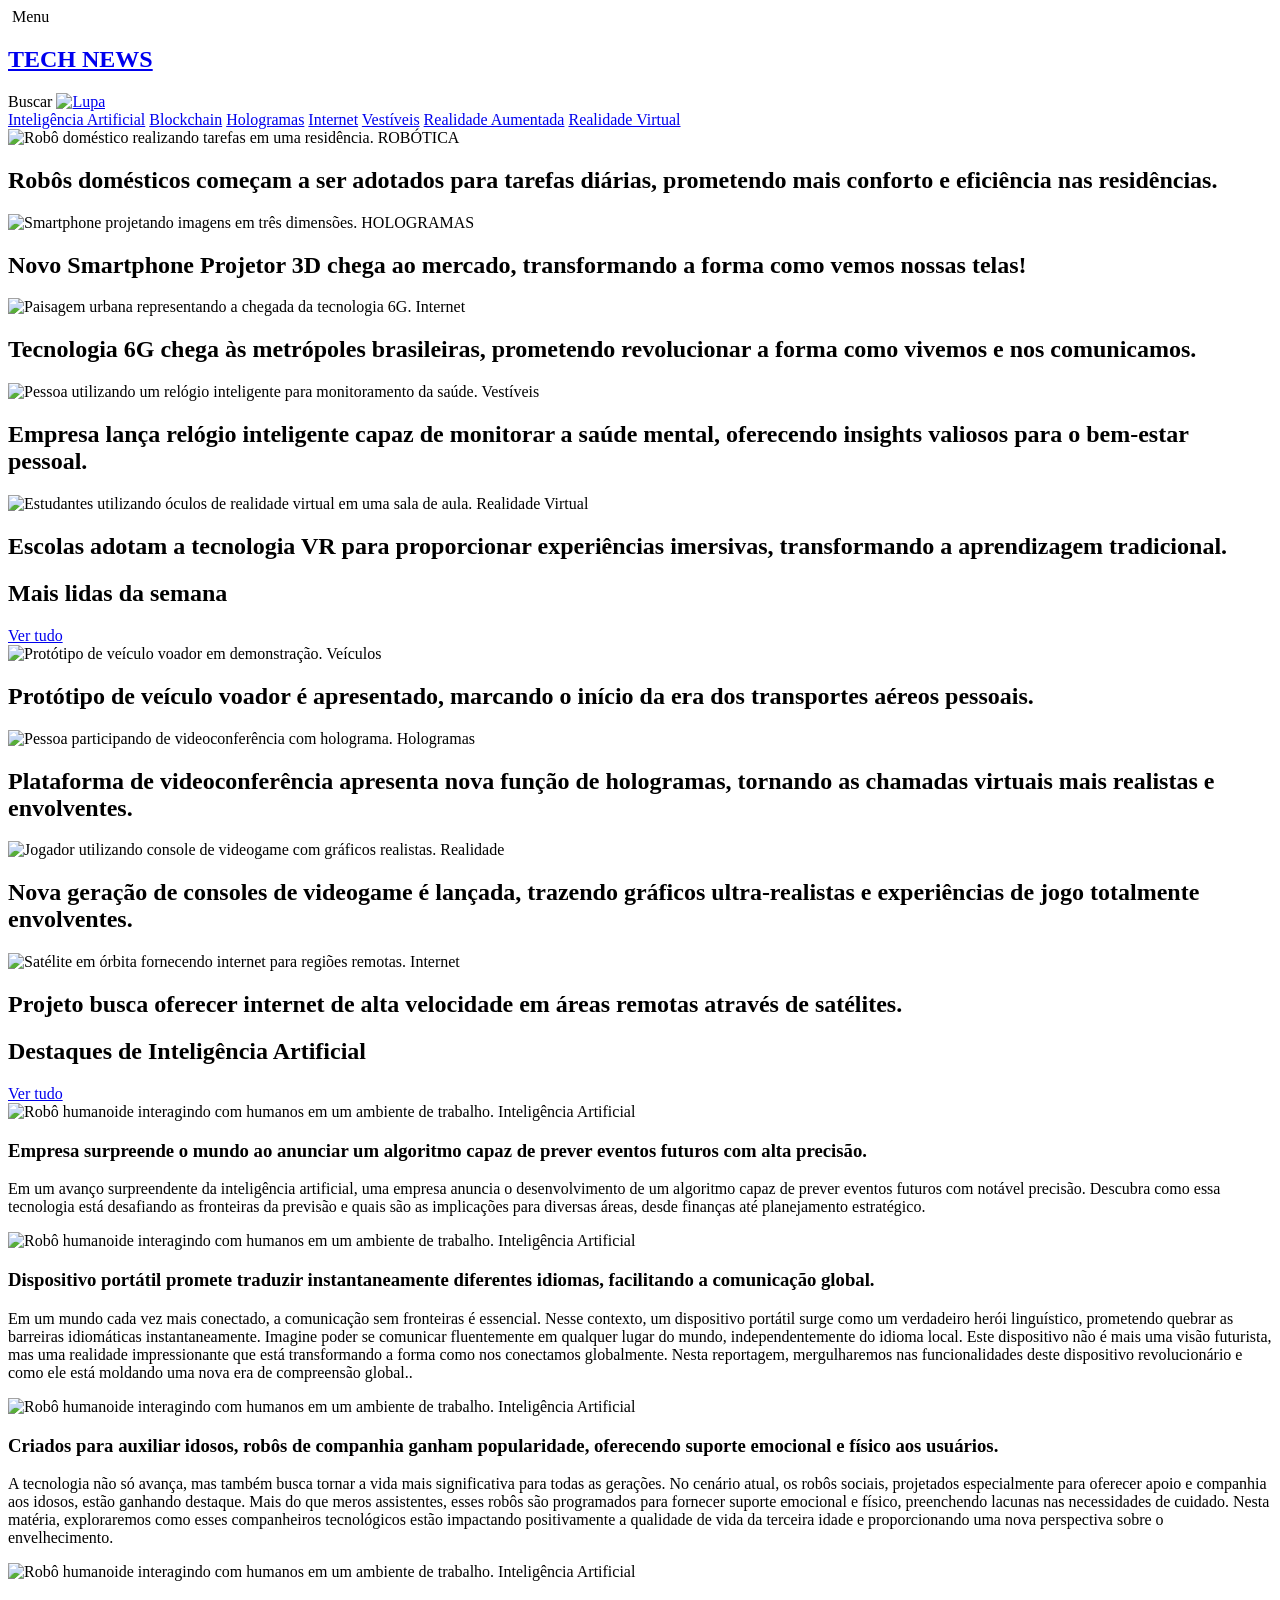
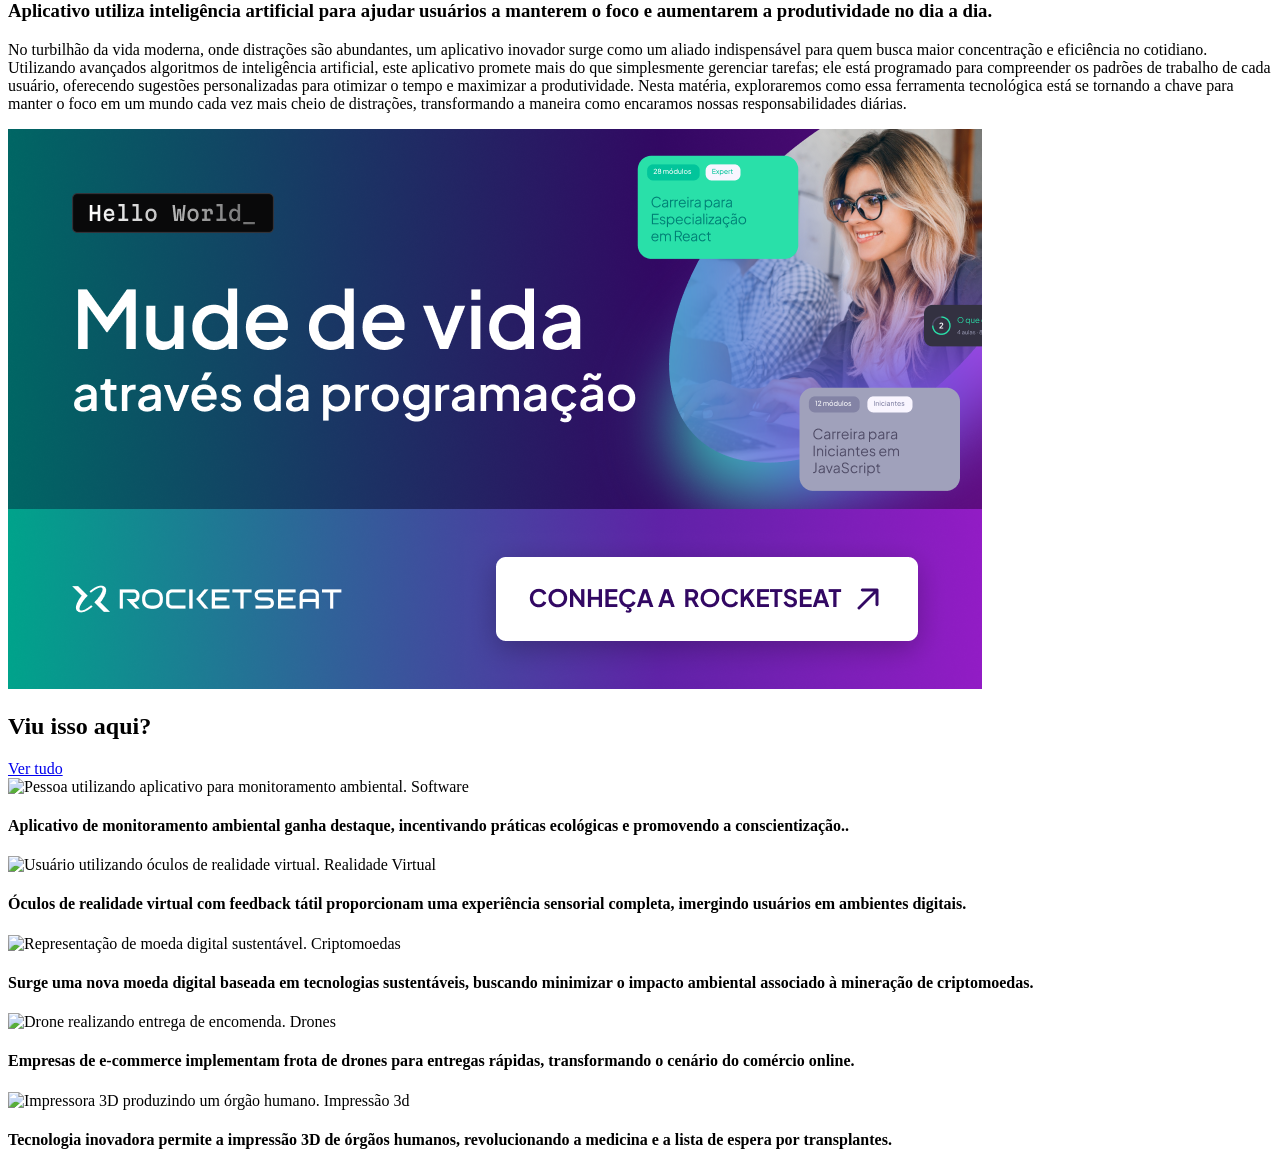
==== HTML-CSS/02-PortalNoticias/index.html @ de13c577 "feat: complete semantic HTML structure for news portal" ====
<!DOCTYPE html>
<html lang="pt-br">
<head>
  <meta charset="UTF-8">
  <meta name="viewport" content="width=device-width, initial-scale=1.0">
  <title>TechNews</title>
</head>
<body>
  <header>
    <nav class="primary-nav">
      
        <div class="menu">
          <a href="#"><img src="/assets/List.svg" alt=""></a>
          <span>Menu</span>
        </div>
        <h1><a href="#">TECH NEWS</a></h1>
        <div class="search">
          <span>Buscar</span>
          <a href="#"><img src="/assets/MagnifyingGlass.svg" alt="Lupa"></a>
         </div>
      
    </nav>
    <nav class="secondary-nav">
      <a href=#>Inteligência Artificial</a>
      <a href=#>Blockchain</a>
      <a href=#>Hologramas</a>
      <a href=#>Internet</a>
      <a href=#>Vestíveis</a>
      <a href=#>Realidade Aumentada</a>
      <a href=#>Realidade  Virtual</a>
    </nav>
  </header>
  <main>
    <section class="highlights">
      <article class="featured">
        <img src="/assets/Image 01.png" alt="Robô doméstico realizando tarefas em uma residência.">
        <span class="tag">ROBÓTICA</span>
        <h2>Robôs domésticos começam a ser adotados para tarefas diárias, prometendo mais conforto e eficiência nas residências.</h2>
      </article>
       <article>
        <img src="/assets/Image 02.png" alt="Smartphone projetando imagens em três dimensões.">
        <span class="tag">HOLOGRAMAS</span>
        <h2>Novo Smartphone Projetor 3D chega ao mercado, transformando a forma como vemos nossas telas!</h2>
      </article>
      <article>
        <img src="/assets/Image 03.png" alt="Paisagem urbana representando a chegada da tecnologia 6G.">
        <span class="tag">Internet</span>
        <h2>Tecnologia 6G chega às metrópoles brasileiras, prometendo revolucionar a forma como vivemos e nos comunicamos.</h2>
      </article>
      <article>
        <img src="/assets/Image 04.png" alt="Pessoa utilizando um relógio inteligente para monitoramento da saúde.">
        <span class="tag">Vestíveis</span>
        <h2>Empresa lança relógio inteligente capaz de monitorar a saúde mental, oferecendo insights valiosos para o bem-estar pessoal.</h2>
      </article>
      <article>
        <img src="/assets/Image 05.png" alt="Estudantes utilizando óculos de realidade virtual em uma sala de aula.">
        <span class="tag">Realidade Virtual</span>
        <h2>Escolas adotam a tecnologia VR para proporcionar experiências imersivas, transformando a aprendizagem tradicional.</h2>
      </article>
    </section>
    <section class="most-read">
      <header>
        <h2>Mais lidas da semana</h2>
        
          <a class="see-all" href="#"> <span>Ver tudo</span><img src="/assets/ArrowLeft.svg" alt=""></a>  
        
      </header>
      <article>
        <img src="/assets/Image 06.png" alt="Protótipo de veículo voador em demonstração.">
        <span class="tag">Veículos</span>
        <h2>Protótipo de veículo voador é apresentado, marcando o início da era dos transportes aéreos pessoais.</h2>
      </article>
      <article>
        <img src="/assets/Image 07.png" alt="Pessoa participando de videoconferência com holograma.">
        <span class="tag">Hologramas</span>
        <h2>Plataforma de videoconferência apresenta nova função de hologramas, tornando as chamadas virtuais mais realistas e envolventes.</h2>
      </article>
      <article>
        <img src="/assets/Image 08.png" alt="Jogador utilizando console de videogame com gráficos realistas.">
        <span class="tag">Realidade</span>
        <h2>Nova geração de consoles de videogame é lançada, trazendo gráficos ultra-realistas e experiências de jogo totalmente envolventes.</h2>
      </article>
      <article>
        <img src="/assets/Image 09.png" alt="Satélite em órbita fornecendo internet para regiões remotas.">
        <span class="tag">Internet</span>
        <h2>Projeto busca oferecer internet de alta velocidade em áreas remotas através de satélites.</h2>
      </article>
    </section>  
    <section class="ai">
      <header>
        <h2>Destaques de Inteligência Artificial</h2>
        
          <a class="see-all" href="#"> <span>Ver tudo</span><img src="/assets/ArrowLeft.svg" alt=""></a>  
        
      </header>
      <article>
        <img src="/assets/Image 10.png" alt="Robô humanoide interagindo com humanos em um ambiente de trabalho.">
        <span class="tag">Inteligência Artificial</span>
        <h3>Empresa surpreende o mundo ao anunciar um algoritmo capaz de prever eventos futuros com alta precisão.</h3>
        <p>Em um avanço surpreendente da inteligência artificial, uma empresa anuncia o desenvolvimento de um algoritmo capaz de prever eventos futuros com notável precisão. Descubra como essa tecnologia está desafiando as fronteiras da previsão e quais são as implicações para diversas áreas, desde finanças até planejamento estratégico.</p>
      </article>
      <article>
        <img src="/assets/Image 11.png" alt="Robô humanoide interagindo com humanos em um ambiente de trabalho.">
        <span class="tag">Inteligência Artificial</span>
        <h3>Dispositivo portátil promete traduzir instantaneamente diferentes idiomas, facilitando a comunicação global.</h3>
        <p>Em um mundo cada vez mais conectado, a comunicação sem fronteiras é essencial. Nesse contexto, um dispositivo portátil surge como um verdadeiro herói linguístico, prometendo quebrar as barreiras idiomáticas instantaneamente. Imagine poder se comunicar fluentemente em qualquer lugar do mundo, independentemente do idioma local. Este dispositivo não é mais uma visão futurista, mas uma realidade impressionante que está transformando a forma como nos conectamos globalmente. Nesta reportagem, mergulharemos nas funcionalidades deste dispositivo revolucionário e como ele está moldando uma nova era de compreensão global..</p>
      </article>
      <article>
        <img src="/assets/Image 12.png" alt="Robô humanoide interagindo com humanos em um ambiente de trabalho.">
        <span class="tag">Inteligência Artificial</span>
        <h3>Criados para auxiliar idosos, robôs de companhia ganham popularidade, oferecendo suporte emocional e físico aos usuários.</h3>
        <p>A tecnologia não só avança, mas também busca tornar a vida mais significativa para todas as gerações. No cenário atual, os robôs sociais, projetados especialmente para oferecer apoio e companhia aos idosos, estão ganhando destaque. Mais do que meros assistentes, esses robôs são programados para fornecer suporte emocional e físico, preenchendo lacunas nas necessidades de cuidado. Nesta matéria, exploraremos como esses companheiros tecnológicos estão impactando positivamente a qualidade de vida da terceira idade e proporcionando uma nova perspectiva sobre o envelhecimento.</p>
      </article>
      <article>
        <img src="/assets/Image 13.png" alt="Robô humanoide interagindo com humanos em um ambiente de trabalho.">
        <span class="tag">Inteligência Artificial</span>
        <h3>Aplicativo utiliza inteligência artificial para ajudar usuários a manterem o foco e aumentarem a produtividade no dia a dia.</h3>
        <p>No turbilhão da vida moderna, onde distrações são abundantes, um aplicativo inovador surge como um aliado indispensável para quem busca maior concentração e eficiência no cotidiano. Utilizando avançados algoritmos de inteligência artificial, este aplicativo promete mais do que simplesmente gerenciar tarefas; ele está programado para compreender os padrões de trabalho de cada usuário, oferecendo sugestões personalizadas para otimizar o tempo e maximizar a produtividade. Nesta matéria, exploraremos como essa ferramenta tecnológica está se tornando a chave para manter o foco em um mundo cada vez mais cheio de distrações, transformando a maneira como encaramos nossas responsabilidades diárias.</p>
      </article>
    </section>
    <aside> 
      <a class="ad" href="#"><img src="assets/Ads.png" alt=""></a>
      <section class="related-news">
        <header>
          <h2>Viu isso aqui?</h2>
          <a class="see-all" href="#"> <span>Ver tudo</span><img src="/assets/ArrowLeft.svg" alt=""></a> 
        </header>
        
        <article>
          <img src="/assets/Image 14.png" alt="Pessoa utilizando aplicativo para monitoramento ambiental.">
          <span class="tag">Software</span>
          <h4>Aplicativo de monitoramento ambiental ganha destaque, incentivando práticas ecológicas e promovendo a conscientização..</h4>
        </article>

        <article>
          <img src="/assets/Image 15.png" alt="Usuário utilizando óculos de realidade virtual.">
          <span class="tag">Realidade Virtual</span>
          <h4>Óculos de realidade virtual com feedback tátil proporcionam uma experiência sensorial completa, imergindo usuários em ambientes digitais.</h4>
        </article>

        <article>
          <img src="/assets/Image 16.png" alt="Representação de moeda digital sustentável.">
          <span class="tag">Criptomoedas</span>
          <h4>Surge uma nova moeda digital baseada em tecnologias sustentáveis, buscando minimizar o impacto ambiental associado à mineração de criptomoedas.</h4>
        </article>

        <article>
          <img src="/assets/Image 17.png" alt="Drone realizando entrega de encomenda.">
          <span class="tag">Drones</span>
          <h4>Empresas de e-commerce implementam frota de drones para entregas rápidas, transformando o cenário do comércio online.</h4>
        </article>

        <article>
          <img src="/assets/Image 18.png" alt="Impressora 3D produzindo um órgão humano.">
          <span class="tag">Impressão 3d</span>
          <h4>Tecnologia inovadora permite a impressão 3D de órgãos humanos, revolucionando a medicina e a lista de espera por transplantes.</h4>
        </article>
      </section>
    </aside>
  </main>


</body>
</html>
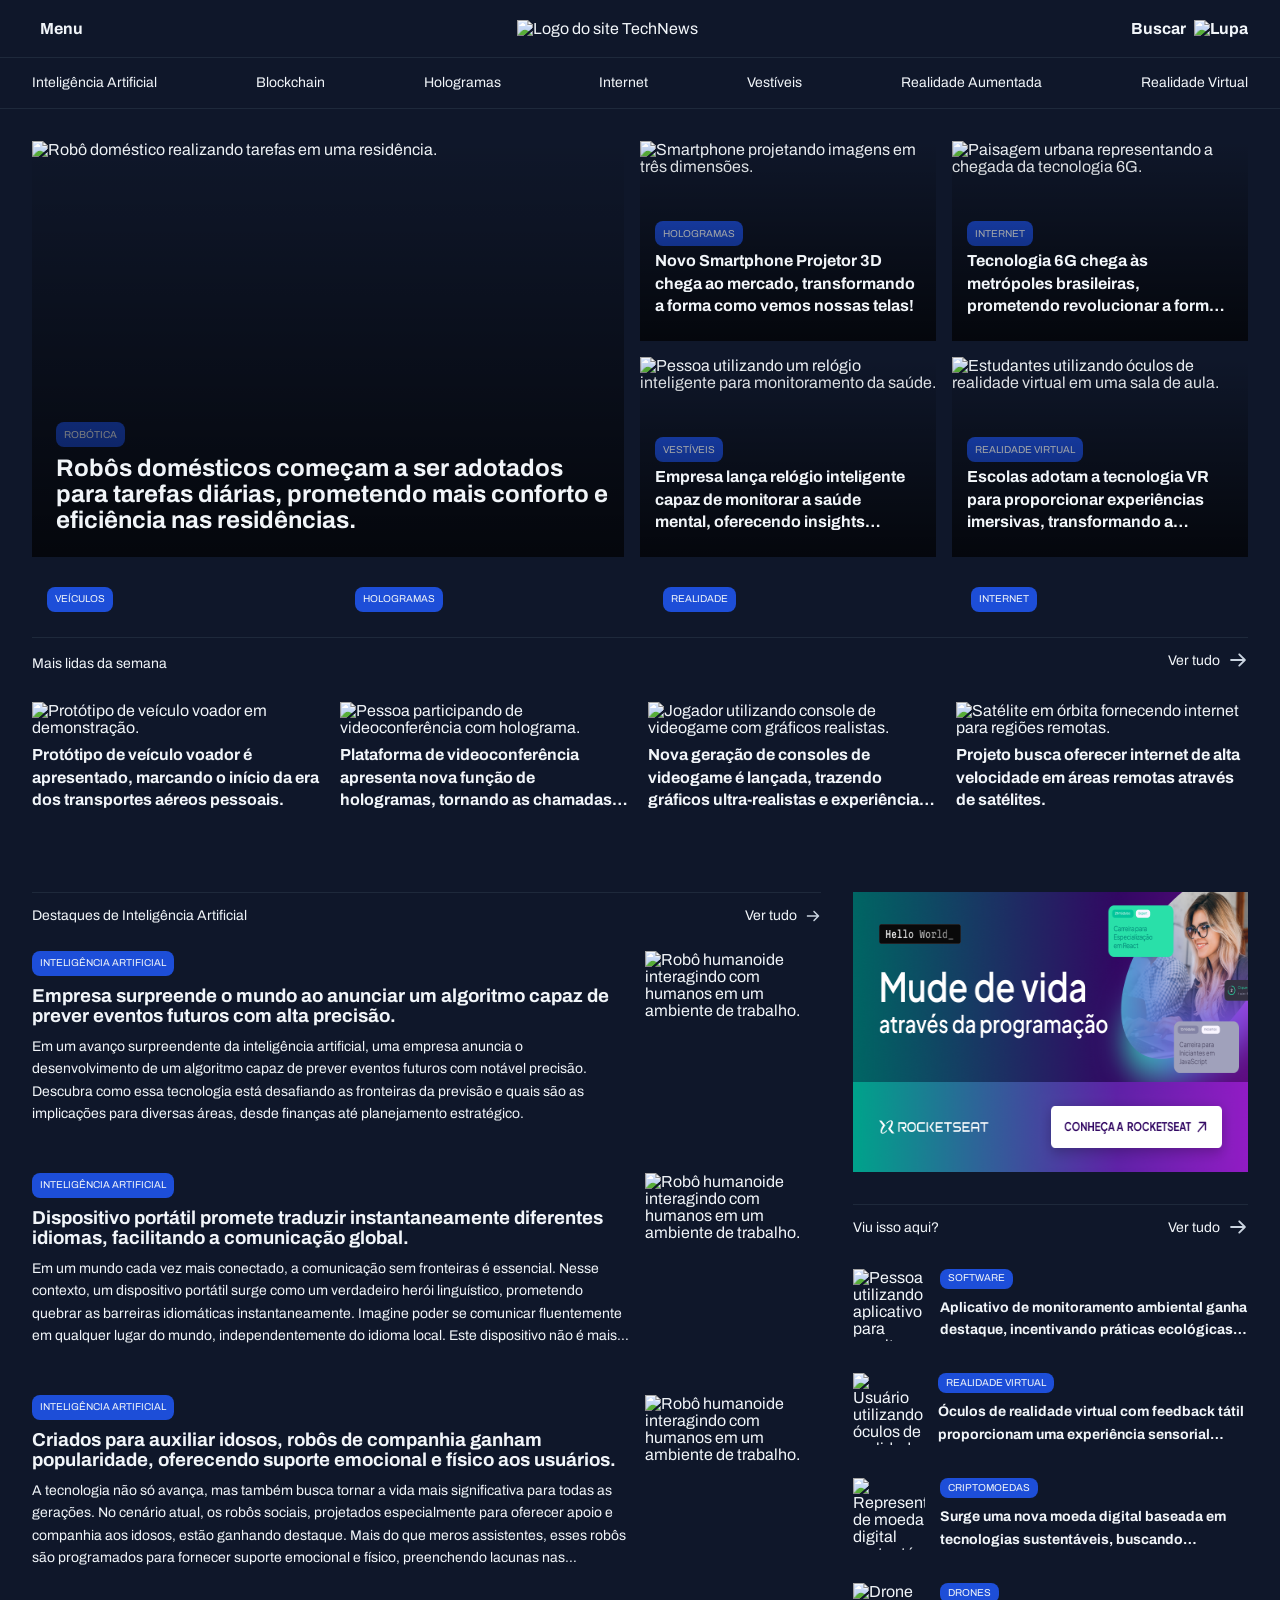
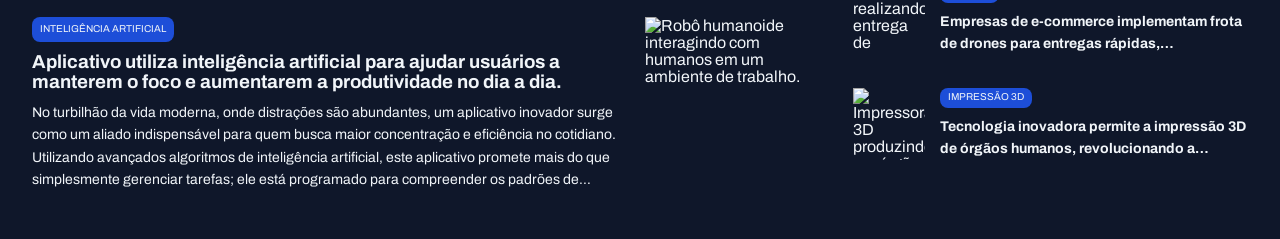
==== commit 6df2a0a8: ""refactor: update HTML to use modular CSS files"" ====
--- a/HTML-CSS/02-PortalNoticias/index.html
+++ b/HTML-CSS/02-PortalNoticias/index.html
@@ -3,24 +3,28 @@
 <head>
   <meta charset="UTF-8">
   <meta name="viewport" content="width=device-width, initial-scale=1.0">
+  <link rel="preconnect" href="https://fonts.googleapis.com">
+  <link rel="preconnect" href="https://fonts.gstatic.com" crossorigin>
   <title>TechNews</title>
+  <link href="https://fonts.googleapis.com/css2?family=Archivo:ital,wght@0,100..900;1,100..900&display=swap" rel="stylesheet"><link rel="stylesheet" href="styles/global.css">
+  
 </head>
 <body>
   <header>
-    <nav class="primary-nav">
+    <nav id="primary-nav">
       
         <div class="menu">
           <a href="#"><img src="/assets/List.svg" alt=""></a>
           <span>Menu</span>
         </div>
-        <h1><a href="#">TECH NEWS</a></h1>
+        <a href="#"><img class="logo" src="/assets/Logo (1).svg" alt="Logo do site TechNews"></a>
         <div class="search">
           <span>Buscar</span>
           <a href="#"><img src="/assets/MagnifyingGlass.svg" alt="Lupa"></a>
          </div>
       
     </nav>
-    <nav class="secondary-nav">
+    <nav id="secondary-nav">
       <a href=#>Inteligência Artificial</a>
       <a href=#>Blockchain</a>
       <a href=#>Hologramas</a>
@@ -37,22 +41,22 @@
         <span class="tag">ROBÓTICA</span>
         <h2>Robôs domésticos começam a ser adotados para tarefas diárias, prometendo mais conforto e eficiência nas residências.</h2>
       </article>
-       <article>
+       <article class="news-card">
         <img src="/assets/Image 02.png" alt="Smartphone projetando imagens em três dimensões.">
         <span class="tag">HOLOGRAMAS</span>
         <h2>Novo Smartphone Projetor 3D chega ao mercado, transformando a forma como vemos nossas telas!</h2>
       </article>
-      <article>
+      <article class="news-card">
         <img src="/assets/Image 03.png" alt="Paisagem urbana representando a chegada da tecnologia 6G.">
         <span class="tag">Internet</span>
         <h2>Tecnologia 6G chega às metrópoles brasileiras, prometendo revolucionar a forma como vivemos e nos comunicamos.</h2>
       </article>
-      <article>
+      <article class="news-card">
         <img src="/assets/Image 04.png" alt="Pessoa utilizando um relógio inteligente para monitoramento da saúde.">
         <span class="tag">Vestíveis</span>
         <h2>Empresa lança relógio inteligente capaz de monitorar a saúde mental, oferecendo insights valiosos para o bem-estar pessoal.</h2>
       </article>
-      <article>
+      <article class="news-card">
         <img src="/assets/Image 05.png" alt="Estudantes utilizando óculos de realidade virtual em uma sala de aula.">
         <span class="tag">Realidade Virtual</span>
         <h2>Escolas adotam a tecnologia VR para proporcionar experiências imersivas, transformando a aprendizagem tradicional.</h2>
@@ -62,98 +66,119 @@
       <header>
         <h2>Mais lidas da semana</h2>
         
-          <a class="see-all" href="#"> <span>Ver tudo</span><img src="/assets/ArrowLeft.svg" alt=""></a>  
+          <a class="see-all" href="#"> <span>Ver tudo</span><img src="assets/ArrowRightwhite.svg" alt=""></a>  
         
       </header>
-      <article>
-        <img src="/assets/Image 06.png" alt="Protótipo de veículo voador em demonstração.">
-        <span class="tag">Veículos</span>
-        <h2>Protótipo de veículo voador é apresentado, marcando o início da era dos transportes aéreos pessoais.</h2>
-      </article>
-      <article>
-        <img src="/assets/Image 07.png" alt="Pessoa participando de videoconferência com holograma.">
-        <span class="tag">Hologramas</span>
-        <h2>Plataforma de videoconferência apresenta nova função de hologramas, tornando as chamadas virtuais mais realistas e envolventes.</h2>
-      </article>
-      <article>
-        <img src="/assets/Image 08.png" alt="Jogador utilizando console de videogame com gráficos realistas.">
-        <span class="tag">Realidade</span>
-        <h2>Nova geração de consoles de videogame é lançada, trazendo gráficos ultra-realistas e experiências de jogo totalmente envolventes.</h2>
-      </article>
-      <article>
-        <img src="/assets/Image 09.png" alt="Satélite em órbita fornecendo internet para regiões remotas.">
-        <span class="tag">Internet</span>
-        <h2>Projeto busca oferecer internet de alta velocidade em áreas remotas através de satélites.</h2>
-      </article>
+      <div class="cards">
+        <article>
+          <img src="/assets/Image 06.png" alt="Protótipo de veículo voador em demonstração.">
+          <span class="tag">Veículos</span>
+          <h2>Protótipo de veículo voador é apresentado, marcando o início da era dos transportes aéreos pessoais.</h2>
+        </article>
+        <article>
+          <img src="/assets/Image 07.png" alt="Pessoa participando de videoconferência com holograma.">
+          <span class="tag">Hologramas</span>
+          <h2>Plataforma de videoconferência apresenta nova função de hologramas, tornando as chamadas virtuais mais realistas e envolventes.</h2>
+        </article>
+        <article>
+          <img src="/assets/Image 08.png" alt="Jogador utilizando console de videogame com gráficos realistas.">
+          <span class="tag">Realidade</span>
+          <h2>Nova geração de consoles de videogame é lançada, trazendo gráficos ultra-realistas e experiências de jogo totalmente envolventes.</h2>
+        </article>
+        <article>
+          <img src="/assets/Image 09.png" alt="Satélite em órbita fornecendo internet para regiões remotas.">
+          <span class="tag">Internet</span>
+          <h2>Projeto busca oferecer internet de alta velocidade em áreas remotas através de satélites.</h2>
+        </article>
+      </div>
     </section>  
     <section class="ai">
       <header>
         <h2>Destaques de Inteligência Artificial</h2>
         
-          <a class="see-all" href="#"> <span>Ver tudo</span><img src="/assets/ArrowLeft.svg" alt=""></a>  
+          <a class="see-all" href="#"> <span>Ver tudo</span><img src="assets/ArrowRightwhite.svg" alt=""></a>  
         
       </header>
-      <article>
+      <article class="ai-article">
+        <div class="ai-text">
+          <span class="tag">Inteligência Artificial</span>
+          <h3>Empresa surpreende o mundo ao anunciar um algoritmo capaz de prever eventos futuros com alta precisão.</h3>
+          <p>Em um avanço surpreendente da inteligência artificial, uma empresa anuncia o desenvolvimento de um algoritmo capaz de prever eventos futuros com notável precisão. Descubra como essa tecnologia está desafiando as fronteiras da previsão e quais são as implicações para diversas áreas, desde finanças até planejamento estratégico.</p>
+        </div>
         <img src="/assets/Image 10.png" alt="Robô humanoide interagindo com humanos em um ambiente de trabalho.">
-        <span class="tag">Inteligência Artificial</span>
-        <h3>Empresa surpreende o mundo ao anunciar um algoritmo capaz de prever eventos futuros com alta precisão.</h3>
-        <p>Em um avanço surpreendente da inteligência artificial, uma empresa anuncia o desenvolvimento de um algoritmo capaz de prever eventos futuros com notável precisão. Descubra como essa tecnologia está desafiando as fronteiras da previsão e quais são as implicações para diversas áreas, desde finanças até planejamento estratégico.</p>
       </article>
-      <article>
+      <article class="ai-article">
+        <div class="ai-text">
+          <span class="tag">Inteligência Artificial</span>
+          <h3>Dispositivo portátil promete traduzir instantaneamente diferentes idiomas, facilitando a comunicação global.</h3>
+          <p>Em um mundo cada vez mais conectado, a comunicação sem fronteiras é essencial. Nesse contexto, um dispositivo portátil surge como um verdadeiro herói linguístico, prometendo quebrar as barreiras idiomáticas instantaneamente. Imagine poder se comunicar fluentemente em qualquer lugar do mundo, independentemente do idioma local. Este dispositivo não é mais uma visão futurista, mas uma realidade impressionante que está transformando a forma como nos conectamos globalmente. Nesta reportagem, mergulharemos nas funcionalidades deste dispositivo revolucionário e como ele está moldando uma nova era de compreensão global..</p>
+        </div>
         <img src="/assets/Image 11.png" alt="Robô humanoide interagindo com humanos em um ambiente de trabalho.">
-        <span class="tag">Inteligência Artificial</span>
-        <h3>Dispositivo portátil promete traduzir instantaneamente diferentes idiomas, facilitando a comunicação global.</h3>
-        <p>Em um mundo cada vez mais conectado, a comunicação sem fronteiras é essencial. Nesse contexto, um dispositivo portátil surge como um verdadeiro herói linguístico, prometendo quebrar as barreiras idiomáticas instantaneamente. Imagine poder se comunicar fluentemente em qualquer lugar do mundo, independentemente do idioma local. Este dispositivo não é mais uma visão futurista, mas uma realidade impressionante que está transformando a forma como nos conectamos globalmente. Nesta reportagem, mergulharemos nas funcionalidades deste dispositivo revolucionário e como ele está moldando uma nova era de compreensão global..</p>
       </article>
-      <article>
+      <article class="ai-article">
+        <div class="ai-text">
+          <span class="tag">Inteligência Artificial</span>
+          <h3>Criados para auxiliar idosos, robôs de companhia ganham popularidade, oferecendo suporte emocional e físico aos usuários.</h3>
+          <p>A tecnologia não só avança, mas também busca tornar a vida mais significativa para todas as gerações. No cenário atual, os robôs sociais, projetados especialmente para oferecer apoio e companhia aos idosos, estão ganhando destaque. Mais do que meros assistentes, esses robôs são programados para fornecer suporte emocional e físico, preenchendo lacunas nas necessidades de cuidado. Nesta matéria, exploraremos como esses companheiros tecnológicos estão impactando positivamente a qualidade de vida da terceira idade e proporcionando uma nova perspectiva sobre o envelhecimento.</p>
+        </div>
         <img src="/assets/Image 12.png" alt="Robô humanoide interagindo com humanos em um ambiente de trabalho.">
-        <span class="tag">Inteligência Artificial</span>
-        <h3>Criados para auxiliar idosos, robôs de companhia ganham popularidade, oferecendo suporte emocional e físico aos usuários.</h3>
-        <p>A tecnologia não só avança, mas também busca tornar a vida mais significativa para todas as gerações. No cenário atual, os robôs sociais, projetados especialmente para oferecer apoio e companhia aos idosos, estão ganhando destaque. Mais do que meros assistentes, esses robôs são programados para fornecer suporte emocional e físico, preenchendo lacunas nas necessidades de cuidado. Nesta matéria, exploraremos como esses companheiros tecnológicos estão impactando positivamente a qualidade de vida da terceira idade e proporcionando uma nova perspectiva sobre o envelhecimento.</p>
       </article>
-      <article>
+      <article class="ai-article">
+        <div class="ai-text">
+          <span class="tag">Inteligência Artificial</span>
+          <h3>Aplicativo utiliza inteligência artificial para ajudar usuários a manterem o foco e aumentarem a produtividade no dia a dia.</h3>
+          <p>No turbilhão da vida moderna, onde distrações são abundantes, um aplicativo inovador surge como um aliado indispensável para quem busca maior concentração e eficiência no cotidiano. Utilizando avançados algoritmos de inteligência artificial, este aplicativo promete mais do que simplesmente gerenciar tarefas; ele está programado para compreender os padrões de trabalho de cada usuário, oferecendo sugestões personalizadas para otimizar o tempo e maximizar a produtividade. Nesta matéria, exploraremos como essa ferramenta tecnológica está se tornando a chave para manter o foco em um mundo cada vez mais cheio de distrações, transformando a maneira como encaramos nossas responsabilidades diárias.</p>
+        </div>    
         <img src="/assets/Image 13.png" alt="Robô humanoide interagindo com humanos em um ambiente de trabalho.">
-        <span class="tag">Inteligência Artificial</span>
-        <h3>Aplicativo utiliza inteligência artificial para ajudar usuários a manterem o foco e aumentarem a produtividade no dia a dia.</h3>
-        <p>No turbilhão da vida moderna, onde distrações são abundantes, um aplicativo inovador surge como um aliado indispensável para quem busca maior concentração e eficiência no cotidiano. Utilizando avançados algoritmos de inteligência artificial, este aplicativo promete mais do que simplesmente gerenciar tarefas; ele está programado para compreender os padrões de trabalho de cada usuário, oferecendo sugestões personalizadas para otimizar o tempo e maximizar a produtividade. Nesta matéria, exploraremos como essa ferramenta tecnológica está se tornando a chave para manter o foco em um mundo cada vez mais cheio de distrações, transformando a maneira como encaramos nossas responsabilidades diárias.</p>
       </article>
+        
     </section>
-    <aside> 
+    <aside class="aside"> 
       <a class="ad" href="#"><img src="assets/Ads.png" alt=""></a>
       <section class="related-news">
         <header>
           <h2>Viu isso aqui?</h2>
-          <a class="see-all" href="#"> <span>Ver tudo</span><img src="/assets/ArrowLeft.svg" alt=""></a> 
+          <a class="see-all" href="#"> <span>Ver tudo</span><img src="assets/ArrowRightwhite.svg" alt=""></a> 
         </header>
         
         <article>
           <img src="/assets/Image 14.png" alt="Pessoa utilizando aplicativo para monitoramento ambiental.">
-          <span class="tag">Software</span>
-          <h4>Aplicativo de monitoramento ambiental ganha destaque, incentivando práticas ecológicas e promovendo a conscientização..</h4>
+          <div class="relatad-article">
+            <span class="tag">Software</span>
+            <h4>Aplicativo de monitoramento ambiental ganha destaque, incentivando práticas ecológicas e promovendo a conscientização..</h4>
+          </div>
         </article>
 
         <article>
           <img src="/assets/Image 15.png" alt="Usuário utilizando óculos de realidade virtual.">
-          <span class="tag">Realidade Virtual</span>
-          <h4>Óculos de realidade virtual com feedback tátil proporcionam uma experiência sensorial completa, imergindo usuários em ambientes digitais.</h4>
+          <div class="relatad-article">
+            <span class="tag">Realidade Virtual</span>
+            <h4>Óculos de realidade virtual com feedback tátil proporcionam uma experiência sensorial completa, imergindo usuários em ambientes digitais.</h4>
+          </div>
         </article>
 
         <article>
           <img src="/assets/Image 16.png" alt="Representação de moeda digital sustentável.">
-          <span class="tag">Criptomoedas</span>
-          <h4>Surge uma nova moeda digital baseada em tecnologias sustentáveis, buscando minimizar o impacto ambiental associado à mineração de criptomoedas.</h4>
+          <div class="relatad-article">
+            <span class="tag">Criptomoedas</span>
+            <h4>Surge uma nova moeda digital baseada em tecnologias sustentáveis, buscando minimizar o impacto ambiental associado à mineração de criptomoedas.</h4>
+          </div>
         </article>
 
         <article>
           <img src="/assets/Image 17.png" alt="Drone realizando entrega de encomenda.">
-          <span class="tag">Drones</span>
-          <h4>Empresas de e-commerce implementam frota de drones para entregas rápidas, transformando o cenário do comércio online.</h4>
+          <div class="relatad-article">
+            <span class="tag">Drones</span>
+            <h4>Empresas de e-commerce implementam frota de drones para entregas rápidas, transformando o cenário do comércio online.</h4>
+          </div>
         </article>
 
         <article>
           <img src="/assets/Image 18.png" alt="Impressora 3D produzindo um órgão humano.">
-          <span class="tag">Impressão 3d</span>
-          <h4>Tecnologia inovadora permite a impressão 3D de órgãos humanos, revolucionando a medicina e a lista de espera por transplantes.</h4>
+          <div class="relatad-article">
+            <span class="tag">Impressão 3d</span>
+            <h4>Tecnologia inovadora permite a impressão 3D de órgãos humanos, revolucionando a medicina e a lista de espera por transplantes.</h4>
+          </div>
         </article>
       </section>
     </aside>
--- a/HTML-CSS/02-PortalNoticias/styles/global.css
+++ b/HTML-CSS/02-PortalNoticias/styles/global.css
@@ -0,0 +1,31 @@
+@import url(variables.css);
+@import url(components.css);
+@import url(layout.css);
+
+@import url(header.css);
+@import url(highlights.css);
+@import url(most-read.css);
+@import url(ai.css);
+@import url(aside.css);
+
+*{
+  margin: 0;
+  padding: 0;
+  box-sizing: border-box;
+}
+img{
+ display:block;
+ max-width:100%;
+}
+
+
+body{
+  background-color: var(--bg-color);
+  color: var(--text-color-primary);
+  font-family: var(--font-family);
+}
+
+a{
+  text-decoration: none;
+  color: inherit;
+}
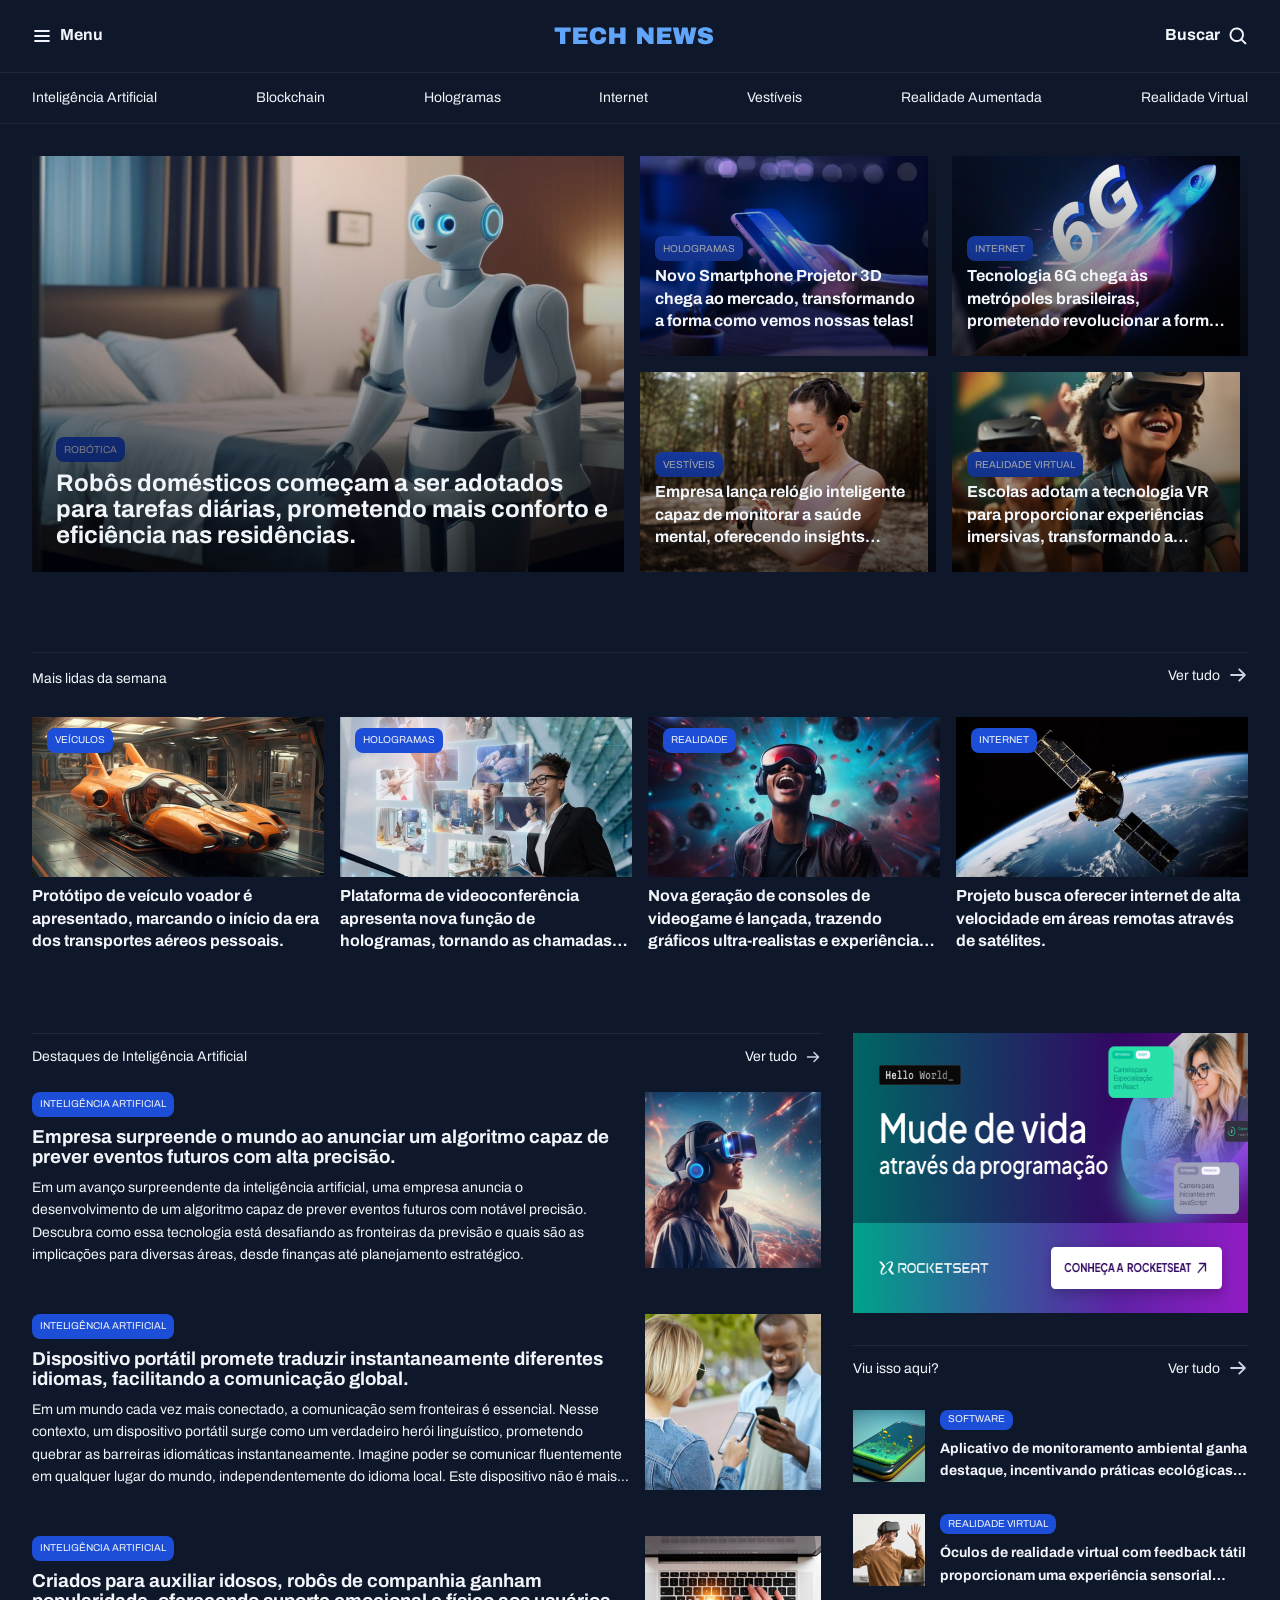
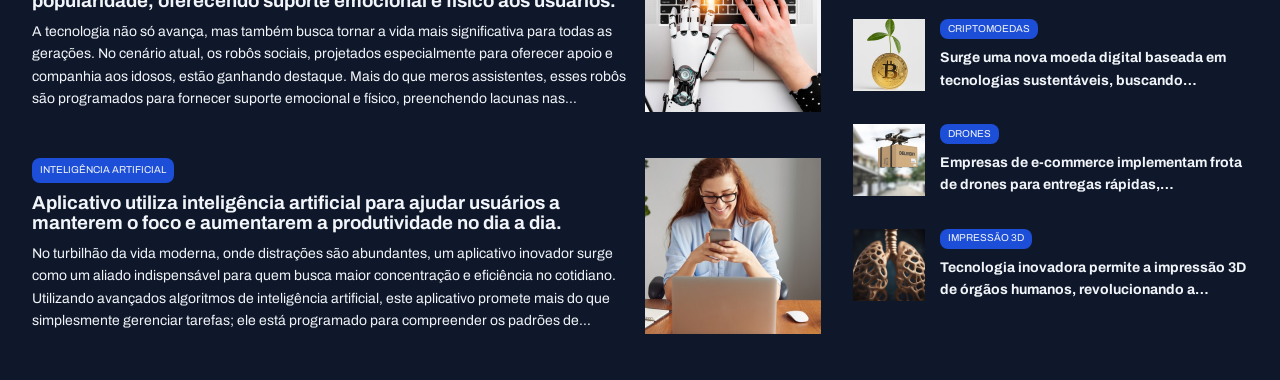
==== commit b6d2b63b: "fix: update asset paths in index.html for consistency" ====
--- a/HTML-CSS/02-PortalNoticias/index.html
+++ b/HTML-CSS/02-PortalNoticias/index.html
@@ -14,13 +14,13 @@
     <nav id="primary-nav">
       
         <div class="menu">
-          <a href="#"><img src="/assets/List.svg" alt=""></a>
+          <a href="#"><img src="assets/List.svg" alt=""></a>
           <span>Menu</span>
         </div>
-        <a href="#"><img class="logo" src="/assets/Logo (1).svg" alt="Logo do site TechNews"></a>
+        <a href="#"><img class="logo" src="assets/Logo (1).svg" alt="Logo do site TechNews"></a>
         <div class="search">
           <span>Buscar</span>
-          <a href="#"><img src="/assets/MagnifyingGlass.svg" alt="Lupa"></a>
+          <a href="#"><img src="assets/MagnifyingGlass.svg" alt="Lupa"></a>
          </div>
       
     </nav>
@@ -37,27 +37,27 @@
   <main>
     <section class="highlights">
       <article class="featured">
-        <img src="/assets/Image 01.png" alt="Robô doméstico realizando tarefas em uma residência.">
+        <img src="assets/Image 01.png" alt="Robô doméstico realizando tarefas em uma residência.">
         <span class="tag">ROBÓTICA</span>
         <h2>Robôs domésticos começam a ser adotados para tarefas diárias, prometendo mais conforto e eficiência nas residências.</h2>
       </article>
        <article class="news-card">
-        <img src="/assets/Image 02.png" alt="Smartphone projetando imagens em três dimensões.">
+        <img src="assets/Image 02.png" alt="Smartphone projetando imagens em três dimensões.">
         <span class="tag">HOLOGRAMAS</span>
         <h2>Novo Smartphone Projetor 3D chega ao mercado, transformando a forma como vemos nossas telas!</h2>
       </article>
       <article class="news-card">
-        <img src="/assets/Image 03.png" alt="Paisagem urbana representando a chegada da tecnologia 6G.">
+        <img src="assets/Image 03.png" alt="Paisagem urbana representando a chegada da tecnologia 6G.">
         <span class="tag">Internet</span>
         <h2>Tecnologia 6G chega às metrópoles brasileiras, prometendo revolucionar a forma como vivemos e nos comunicamos.</h2>
       </article>
       <article class="news-card">
-        <img src="/assets/Image 04.png" alt="Pessoa utilizando um relógio inteligente para monitoramento da saúde.">
+        <img src="assets/Image 04.png" alt="Pessoa utilizando um relógio inteligente para monitoramento da saúde.">
         <span class="tag">Vestíveis</span>
         <h2>Empresa lança relógio inteligente capaz de monitorar a saúde mental, oferecendo insights valiosos para o bem-estar pessoal.</h2>
       </article>
       <article class="news-card">
-        <img src="/assets/Image 05.png" alt="Estudantes utilizando óculos de realidade virtual em uma sala de aula.">
+        <img src="assets/Image 05.png" alt="Estudantes utilizando óculos de realidade virtual em uma sala de aula.">
         <span class="tag">Realidade Virtual</span>
         <h2>Escolas adotam a tecnologia VR para proporcionar experiências imersivas, transformando a aprendizagem tradicional.</h2>
       </article>
@@ -71,22 +71,22 @@
       </header>
       <div class="cards">
         <article>
-          <img src="/assets/Image 06.png" alt="Protótipo de veículo voador em demonstração.">
+          <img src="assets/Image 06.png" alt="Protótipo de veículo voador em demonstração.">
           <span class="tag">Veículos</span>
           <h2>Protótipo de veículo voador é apresentado, marcando o início da era dos transportes aéreos pessoais.</h2>
         </article>
         <article>
-          <img src="/assets/Image 07.png" alt="Pessoa participando de videoconferência com holograma.">
+          <img src="assets/Image 07.png" alt="Pessoa participando de videoconferência com holograma.">
           <span class="tag">Hologramas</span>
           <h2>Plataforma de videoconferência apresenta nova função de hologramas, tornando as chamadas virtuais mais realistas e envolventes.</h2>
         </article>
         <article>
-          <img src="/assets/Image 08.png" alt="Jogador utilizando console de videogame com gráficos realistas.">
+          <img src="assets/Image 08.png" alt="Jogador utilizando console de videogame com gráficos realistas.">
           <span class="tag">Realidade</span>
           <h2>Nova geração de consoles de videogame é lançada, trazendo gráficos ultra-realistas e experiências de jogo totalmente envolventes.</h2>
         </article>
         <article>
-          <img src="/assets/Image 09.png" alt="Satélite em órbita fornecendo internet para regiões remotas.">
+          <img src="assets/Image 09.png" alt="Satélite em órbita fornecendo internet para regiões remotas.">
           <span class="tag">Internet</span>
           <h2>Projeto busca oferecer internet de alta velocidade em áreas remotas através de satélites.</h2>
         </article>
@@ -105,7 +105,7 @@
           <h3>Empresa surpreende o mundo ao anunciar um algoritmo capaz de prever eventos futuros com alta precisão.</h3>
           <p>Em um avanço surpreendente da inteligência artificial, uma empresa anuncia o desenvolvimento de um algoritmo capaz de prever eventos futuros com notável precisão. Descubra como essa tecnologia está desafiando as fronteiras da previsão e quais são as implicações para diversas áreas, desde finanças até planejamento estratégico.</p>
         </div>
-        <img src="/assets/Image 10.png" alt="Robô humanoide interagindo com humanos em um ambiente de trabalho.">
+        <img src="assets/Image 10.png" alt="Robô humanoide interagindo com humanos em um ambiente de trabalho.">
       </article>
       <article class="ai-article">
         <div class="ai-text">
@@ -113,7 +113,7 @@
           <h3>Dispositivo portátil promete traduzir instantaneamente diferentes idiomas, facilitando a comunicação global.</h3>
           <p>Em um mundo cada vez mais conectado, a comunicação sem fronteiras é essencial. Nesse contexto, um dispositivo portátil surge como um verdadeiro herói linguístico, prometendo quebrar as barreiras idiomáticas instantaneamente. Imagine poder se comunicar fluentemente em qualquer lugar do mundo, independentemente do idioma local. Este dispositivo não é mais uma visão futurista, mas uma realidade impressionante que está transformando a forma como nos conectamos globalmente. Nesta reportagem, mergulharemos nas funcionalidades deste dispositivo revolucionário e como ele está moldando uma nova era de compreensão global..</p>
         </div>
-        <img src="/assets/Image 11.png" alt="Robô humanoide interagindo com humanos em um ambiente de trabalho.">
+        <img src="assets/Image 11.png" alt="Robô humanoide interagindo com humanos em um ambiente de trabalho.">
       </article>
       <article class="ai-article">
         <div class="ai-text">
@@ -121,7 +121,7 @@
           <h3>Criados para auxiliar idosos, robôs de companhia ganham popularidade, oferecendo suporte emocional e físico aos usuários.</h3>
           <p>A tecnologia não só avança, mas também busca tornar a vida mais significativa para todas as gerações. No cenário atual, os robôs sociais, projetados especialmente para oferecer apoio e companhia aos idosos, estão ganhando destaque. Mais do que meros assistentes, esses robôs são programados para fornecer suporte emocional e físico, preenchendo lacunas nas necessidades de cuidado. Nesta matéria, exploraremos como esses companheiros tecnológicos estão impactando positivamente a qualidade de vida da terceira idade e proporcionando uma nova perspectiva sobre o envelhecimento.</p>
         </div>
-        <img src="/assets/Image 12.png" alt="Robô humanoide interagindo com humanos em um ambiente de trabalho.">
+        <img src="assets/Image 12.png" alt="Robô humanoide interagindo com humanos em um ambiente de trabalho.">
       </article>
       <article class="ai-article">
         <div class="ai-text">
@@ -129,7 +129,7 @@
           <h3>Aplicativo utiliza inteligência artificial para ajudar usuários a manterem o foco e aumentarem a produtividade no dia a dia.</h3>
           <p>No turbilhão da vida moderna, onde distrações são abundantes, um aplicativo inovador surge como um aliado indispensável para quem busca maior concentração e eficiência no cotidiano. Utilizando avançados algoritmos de inteligência artificial, este aplicativo promete mais do que simplesmente gerenciar tarefas; ele está programado para compreender os padrões de trabalho de cada usuário, oferecendo sugestões personalizadas para otimizar o tempo e maximizar a produtividade. Nesta matéria, exploraremos como essa ferramenta tecnológica está se tornando a chave para manter o foco em um mundo cada vez mais cheio de distrações, transformando a maneira como encaramos nossas responsabilidades diárias.</p>
         </div>    
-        <img src="/assets/Image 13.png" alt="Robô humanoide interagindo com humanos em um ambiente de trabalho.">
+        <img src="assets/Image 13.png" alt="Robô humanoide interagindo com humanos em um ambiente de trabalho.">
       </article>
         
     </section>
@@ -142,7 +142,7 @@
         </header>
         
         <article>
-          <img src="/assets/Image 14.png" alt="Pessoa utilizando aplicativo para monitoramento ambiental.">
+          <img src="assets/Image 14.png" alt="Pessoa utilizando aplicativo para monitoramento ambiental.">
           <div class="relatad-article">
             <span class="tag">Software</span>
             <h4>Aplicativo de monitoramento ambiental ganha destaque, incentivando práticas ecológicas e promovendo a conscientização..</h4>
@@ -150,7 +150,7 @@
         </article>
 
         <article>
-          <img src="/assets/Image 15.png" alt="Usuário utilizando óculos de realidade virtual.">
+          <img src="assets/Image 15.png" alt="Usuário utilizando óculos de realidade virtual.">
           <div class="relatad-article">
             <span class="tag">Realidade Virtual</span>
             <h4>Óculos de realidade virtual com feedback tátil proporcionam uma experiência sensorial completa, imergindo usuários em ambientes digitais.</h4>
@@ -158,7 +158,7 @@
         </article>
 
         <article>
-          <img src="/assets/Image 16.png" alt="Representação de moeda digital sustentável.">
+          <img src="assets/Image 16.png" alt="Representação de moeda digital sustentável.">
           <div class="relatad-article">
             <span class="tag">Criptomoedas</span>
             <h4>Surge uma nova moeda digital baseada em tecnologias sustentáveis, buscando minimizar o impacto ambiental associado à mineração de criptomoedas.</h4>
@@ -166,7 +166,7 @@
         </article>
 
         <article>
-          <img src="/assets/Image 17.png" alt="Drone realizando entrega de encomenda.">
+          <img src="assets/Image 17.png" alt="Drone realizando entrega de encomenda.">
           <div class="relatad-article">
             <span class="tag">Drones</span>
             <h4>Empresas de e-commerce implementam frota de drones para entregas rápidas, transformando o cenário do comércio online.</h4>
@@ -174,7 +174,7 @@
         </article>
 
         <article>
-          <img src="/assets/Image 18.png" alt="Impressora 3D produzindo um órgão humano.">
+          <img src="assets/Image 18.png" alt="Impressora 3D produzindo um órgão humano.">
           <div class="relatad-article">
             <span class="tag">Impressão 3d</span>
             <h4>Tecnologia inovadora permite a impressão 3D de órgãos humanos, revolucionando a medicina e a lista de espera por transplantes.</h4>
